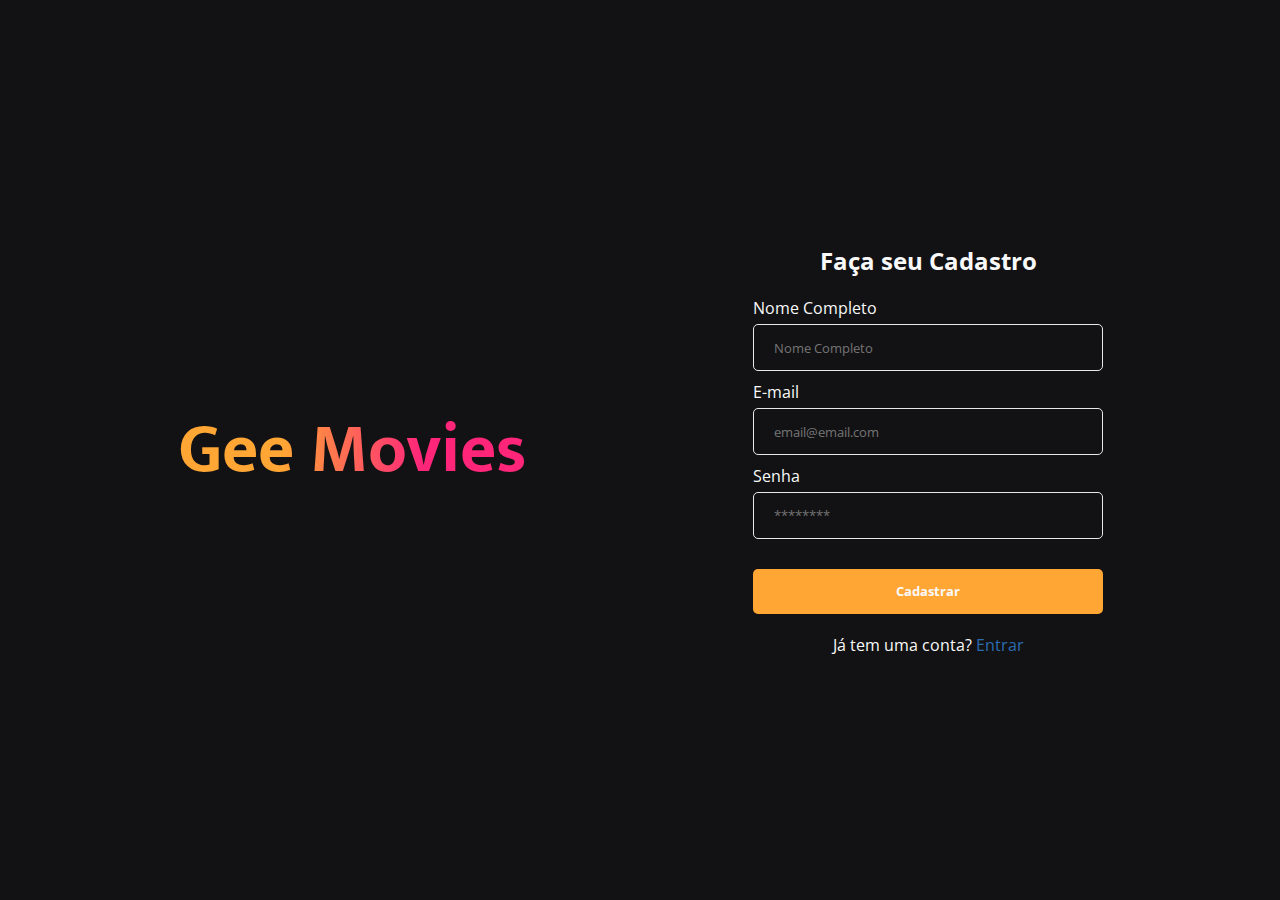
==== cadastro.html @ 5c599780 "Pagina cadastro criada. Links atualizados." ====
<!DOCTYPE html>
<html lang="pt-br">
<head>
    <meta charset="UTF-8">
    <meta http-equiv="X-UA-Compatible" content="IE=edge">
    <meta name="viewport" content="width=device-width, initial-scale=1.0">

    <link rel="preconnect" href="https://fonts.googleapis.com">
    <link rel="preconnect" href="https://fonts.gstatic.com" crossorigin>
    <link href="https://fonts.googleapis.com/css2?family=Mukta:wght@700&family=Open+Sans:wght@300;400;600&display=swap" rel="stylesheet">

    <link rel="stylesheet" href="css/global.css">
    <link rel="stylesheet" href="css/index.css">

    <title>Gee Movies - Cadastro</title>
</head>
<body>
    <main>
        <div class="container">
            <div class="logo">
                <h1 class="main-title">Gee Movies</h1>
            </div>
            <div class="login-form">
                <h2>Faça seu Cadastro</h2>
                <form>
                    <div class="campo-nome">
                        <label for="nome">Nome Completo</label>
                        <input type="text" name="nome" id="nome" placeholder="Nome Completo">
                    </div>
                    <div class="campo-email">
                        <label for="email">E-mail</label>
                        <input type="email" name="email" id="email" placeholder="email@email.com">
                    </div>
                    <div class="campo-senha">
                        <label for="password">Senha</label>
                        <input type="password" name="password" id="password" placeholder="********">
                    </div>

                    <button>Cadastrar</button>
                </form>

                <p>Já tem uma conta? <a href="index.html">Entrar</a></p>
            </div>
        </div>
    </main>
</body>
</html>
---- css/global.css ----
* {
    margin: 0px;
    padding: 0px;
    border: none;

    --background-primary-color: #121214;
    --primary-color-gradient-title: #FF267A;
    --second-color-gradient-title: #FFA634;
    --background-trailer: #121214a1;
    --color-text: #F9F9F9;
    --links-color: #2B6CB0;
    --border-color: #E8E8E8;
    --button-color: #181818;

    font-family: 'Open Sans', sans-serif;

    color: var(--color-text);
}

body {
    background-color: var(--background-primary-color);
}

main, header, footer {
    width: 90%;
    max-width: 1200px;
    margin: auto;
}

.main-title {
    font-family: 'Mukta', sans-serif;
    font-weight: 700;
    background-image: linear-gradient(to right, var(--second-color-gradient-title) 30%, var(--primary-color-gradient-title) 70%);
    -webkit-background-clip: text;
    background-clip: text;
    color: transparent;
}
---- css/index.css ----
main .container{
    height: 100vh;
    display: grid;
    grid-template-columns: 50% 50%;
}

main .container .logo {
    display: flex;
    justify-content: center;
    align-items: center;
}

.main-title {
    font-size: 70px;
}

main .container .login-form {
    display: flex;
    flex-direction: column;
    justify-content: center;
    align-items: center;
}

main .container .login-form form {
    max-width: 350px;
    width: 100%;
    display: flex;
    flex-direction: column;
    gap: 10px;
    
    font-weight: 400;
}

main .container .login-form form .campo-email,
main .container .login-form form .campo-senha,
main .container .login-form form .campo-nome {
    display: flex;
    flex-direction: column;
    gap: 5px;
}

main .container .login-form form .campo-nome {
    margin-top: 20px;
}

main .container .login-form form .campo-email input,
main .container .login-form form .campo-senha input,
main .container .login-form form .campo-nome input {
    height: 2.8rem;

    border: 1px solid var(--border-color);
    border-radius: 5px;

    background-color: transparent;
}

input::placeholder {
    padding-left: 20px;
}

main .container .login-form .secao-lembrar {
    margin: 20px 0;
}

main .container .login-form .secao-lembrar #esqueceu-senha {
    float: right;
}

main .container .login-form button {
    height: 2.8rem;

    font-weight: 700;

    background-color: var(--second-color-gradient-title);
    border: 0;
    border-radius: 5px;

    margin-top: 20px;
    margin-bottom: 20px;
}

main a {
    color: var(--links-color);
    text-decoration: none;
}

main a:hover {
    text-decoration: underline;
}

@media (max-width: 855px) {
    main .container {
        display: flex;
        justify-content: center;
        align-items: center;
    }

    main .container .logo {
        display: none;
    }

    main .container .secao-lembrar {
        font-size: .8rem;
    }
}
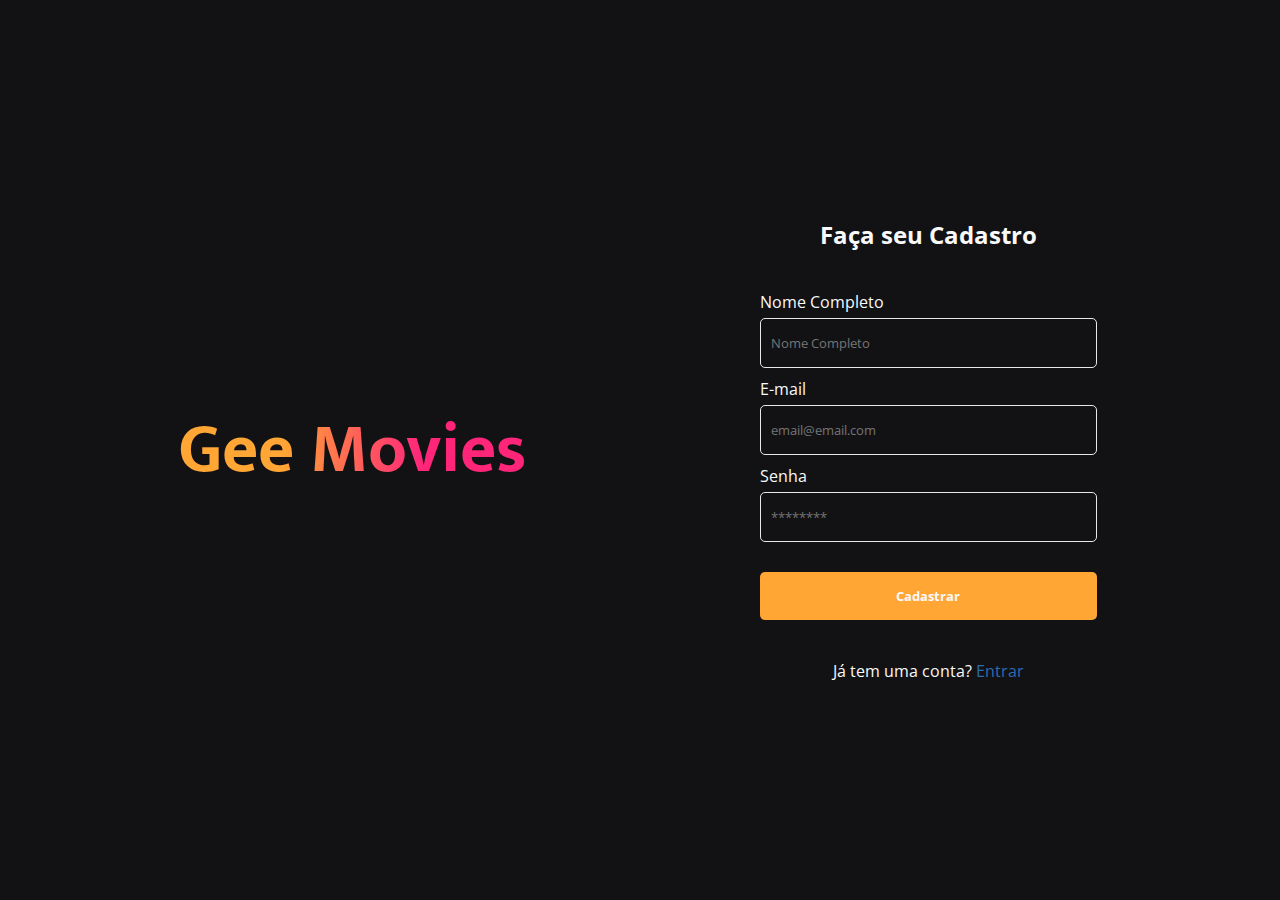
==== commit 2a5ba257: "Ajustes na responsividade da tela de login e cadastro." ====
--- a/cadastro.html
+++ b/cadastro.html
@@ -1,47 +1,53 @@
-<!DOCTYPE html>
-<html lang="pt-br">
-<head>
-    <meta charset="UTF-8">
-    <meta http-equiv="X-UA-Compatible" content="IE=edge">
-    <meta name="viewport" content="width=device-width, initial-scale=1.0">
-
-    <link rel="preconnect" href="https://fonts.googleapis.com">
-    <link rel="preconnect" href="https://fonts.gstatic.com" crossorigin>
-    <link href="https://fonts.googleapis.com/css2?family=Mukta:wght@700&family=Open+Sans:wght@300;400;600&display=swap" rel="stylesheet">
-
-    <link rel="stylesheet" href="css/global.css">
-    <link rel="stylesheet" href="css/index.css">
-
-    <title>Gee Movies - Cadastro</title>
-</head>
-<body>
-    <main>
-        <div class="container">
-            <div class="logo">
-                <h1 class="main-title">Gee Movies</h1>
-            </div>
-            <div class="login-form">
-                <h2>Faça seu Cadastro</h2>
-                <form>
-                    <div class="campo-nome">
-                        <label for="nome">Nome Completo</label>
-                        <input type="text" name="nome" id="nome" placeholder="Nome Completo">
-                    </div>
-                    <div class="campo-email">
-                        <label for="email">E-mail</label>
-                        <input type="email" name="email" id="email" placeholder="email@email.com">
-                    </div>
-                    <div class="campo-senha">
-                        <label for="password">Senha</label>
-                        <input type="password" name="password" id="password" placeholder="********">
-                    </div>
-
-                    <button>Cadastrar</button>
-                </form>
-
-                <p>Já tem uma conta? <a href="index.html">Entrar</a></p>
-            </div>
-        </div>
-    </main>
-</body>
+<!DOCTYPE html>
+<html lang="pt-br">
+<head>
+    <meta charset="UTF-8">
+    <meta http-equiv="X-UA-Compatible" content="IE=edge">
+    <meta name="viewport" content="width=device-width, initial-scale=1.0">
+
+    <link rel="preconnect" href="https://fonts.googleapis.com">
+    <link rel="preconnect" href="https://fonts.gstatic.com" crossorigin>
+    <link href="https://fonts.googleapis.com/css2?family=Mukta:wght@700&family=Open+Sans:wght@300;400;600&display=swap" rel="stylesheet">
+
+    <link rel="stylesheet" href="css/global.css">
+    <link rel="stylesheet" href="css/index.css">
+
+    <title>Gee Movies - Cadastro</title>
+
+    <link
+      rel="shortcut icon"
+      href="images/gee-movies-icon.png"
+      type="image/x-icon"
+    />
+</head>
+<body>
+    <main>
+        <div class="container">
+            <div class="logo">
+                <h1 class="main-title">Gee Movies</h1>
+            </div>
+            <div class="login-form">
+                <h2>Faça seu Cadastro</h2>
+                <form>
+                    <div class="campo-nome">
+                        <label for="nome">Nome Completo</label>
+                        <input type="text" name="nome" id="nome" placeholder="Nome Completo">
+                    </div>
+                    <div class="campo-email">
+                        <label for="email">E-mail</label>
+                        <input type="email" name="email" id="email" placeholder="email@email.com">
+                    </div>
+                    <div class="campo-senha">
+                        <label for="password">Senha</label>
+                        <input type="password" name="password" id="password" placeholder="********">
+                    </div>
+
+                    <button type="submit">Cadastrar</button>
+                </form>
+
+                <p>Já tem uma conta? <a href="index.html">Entrar</a></p>
+            </div>
+        </div>
+    </main>
+</body>
 </html>--- a/css/index.css
+++ b/css/index.css
@@ -1,105 +1,105 @@
-main .container{
-    height: 100vh;
-    display: grid;
-    grid-template-columns: 50% 50%;
-}
-
-main .container .logo {
-    display: flex;
-    justify-content: center;
-    align-items: center;
-}
-
-.main-title {
-    font-size: 70px;
-}
-
-main .container .login-form {
-    display: flex;
-    flex-direction: column;
-    justify-content: center;
-    align-items: center;
-}
-
-main .container .login-form form {
-    max-width: 350px;
-    width: 100%;
-    display: flex;
-    flex-direction: column;
-    gap: 10px;
-    
-    font-weight: 400;
-}
-
-main .container .login-form form .campo-email,
-main .container .login-form form .campo-senha,
-main .container .login-form form .campo-nome {
-    display: flex;
-    flex-direction: column;
-    gap: 5px;
-}
-
-main .container .login-form form .campo-nome {
-    margin-top: 20px;
-}
-
-main .container .login-form form .campo-email input,
-main .container .login-form form .campo-senha input,
-main .container .login-form form .campo-nome input {
-    height: 2.8rem;
-
-    border: 1px solid var(--border-color);
-    border-radius: 5px;
-
-    background-color: transparent;
-}
-
-input::placeholder {
-    padding-left: 20px;
-}
-
-main .container .login-form .secao-lembrar {
-    margin: 20px 0;
-}
-
-main .container .login-form .secao-lembrar #esqueceu-senha {
-    float: right;
-}
-
-main .container .login-form button {
-    height: 2.8rem;
-
-    font-weight: 700;
-
-    background-color: var(--second-color-gradient-title);
-    border: 0;
-    border-radius: 5px;
-
-    margin-top: 20px;
-    margin-bottom: 20px;
-}
-
-main a {
-    color: var(--links-color);
-    text-decoration: none;
-}
-
-main a:hover {
-    text-decoration: underline;
-}
-
-@media (max-width: 855px) {
-    main .container {
-        display: flex;
-        justify-content: center;
-        align-items: center;
-    }
-
-    main .container .logo {
-        display: none;
-    }
-
-    main .container .secao-lembrar {
-        font-size: .8rem;
-    }
+main .container{
+    height: 100vh;
+    display: grid;
+    grid-template-columns: 50% 50%;
+}
+
+main .container .logo {
+    display: flex;
+    justify-content: center;
+    align-items: center;
+}
+
+.main-title {
+    font-size: 70px;
+}
+
+main .container .login-form {
+    display: flex;
+    flex-direction: column;
+    justify-content: center;
+    align-items: center;
+    gap: 20px;
+}
+
+main .container .login-form form {
+    display: flex;
+    flex-direction: column;
+    gap: 10px;
+    
+    font-weight: 400;
+}
+
+main .container .login-form form .campo-email,
+main .container .login-form form .campo-senha,
+main .container .login-form form .campo-nome {
+    display: flex;
+    flex-direction: column;
+    gap: 5px;
+}
+
+main .container .login-form form .campo-nome {
+    margin-top: 20px;
+}
+
+main .container .login-form form .campo-email input,
+main .container .login-form form .campo-senha input,
+main .container .login-form form .campo-nome input {
+    padding: 15px 150px 15px 10px;
+
+    border: 1px solid var(--border-color);
+    border-radius: 5px;
+
+    background-color: transparent;
+}
+
+main .container .login-form .secao-lembrar {
+    margin: 20px 0;
+}
+
+main .container .login-form .secao-lembrar #esqueceu-senha {
+    float: right;
+}
+
+main .container .login-form button {
+    padding: 15px;
+
+    font-weight: 700;
+
+    background-color: var(--second-color-gradient-title);
+    border: none;
+    border-radius: 5px;
+    
+    margin: 20px 0px;
+}
+
+main a {
+    color: var(--links-color);
+    text-decoration: none;
+}
+
+main a:hover {
+    text-decoration: underline;
+}
+
+@media (max-width: 855px) {
+    main .container {
+        display: flex;
+        justify-content: center;
+        align-items: center;
+    }
+
+    main .container .logo {
+        display: none;
+    }
+
+    main .container .secao-lembrar {
+        font-size: .8rem;
+    }
+
+    main .container .login-form form .campo-email input,
+    main .container .login-form form .campo-senha input,
+    main .container .login-form form .campo-nome input {
+        padding: 15px 100px 15px 10px;
+    }
 }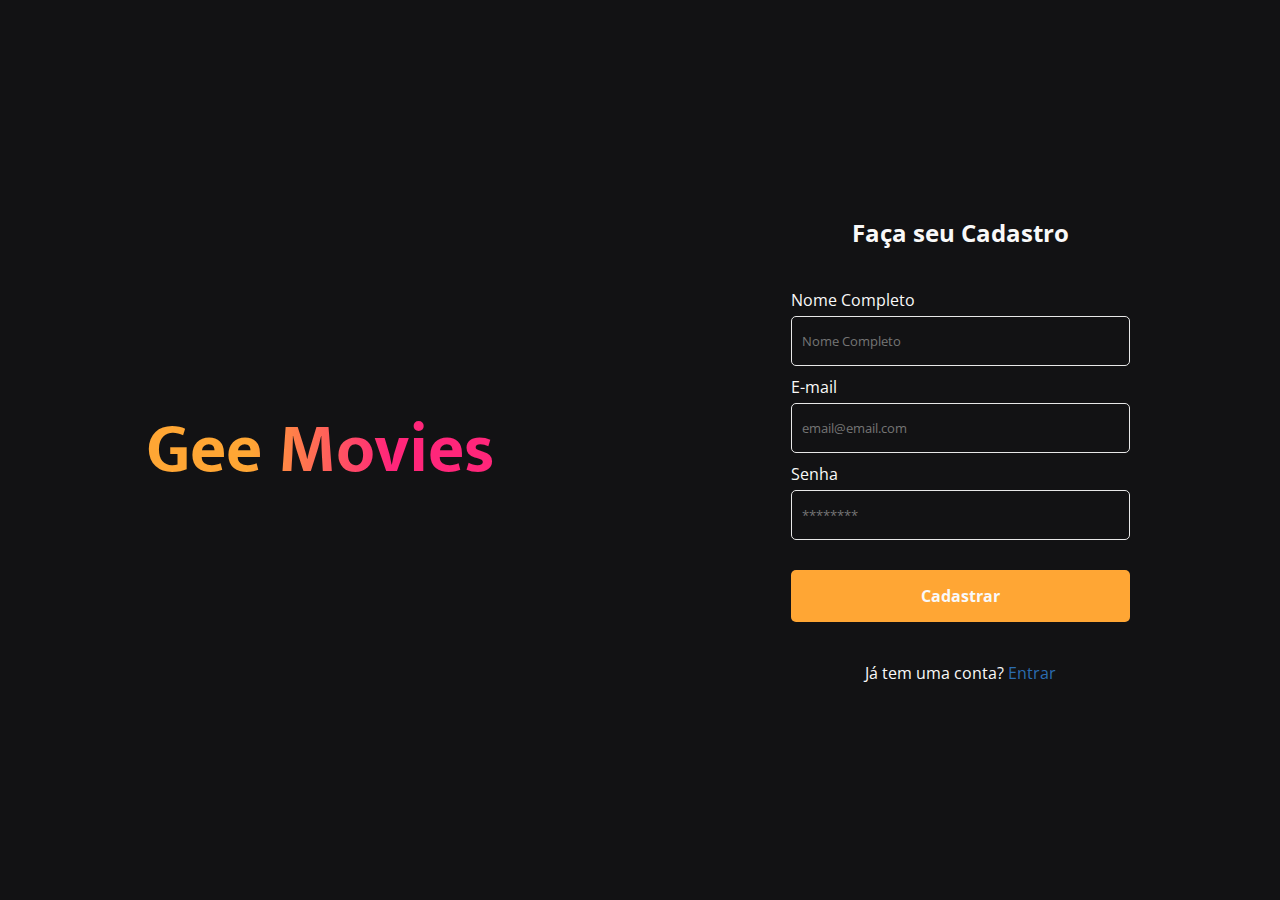
==== commit f7f92062: "Responsividade adicionada para outros dispositivos, mobiles. Font size alterado de px para rem." ====
--- a/cadastro.html
+++ b/cadastro.html
@@ -42,7 +42,7 @@
                         <input type="password" name="password" id="password" placeholder="********">
                     </div>
 
-                    <button type="submit">Cadastrar</button>
+                    <button type="submit" class="btn">Cadastrar</button>
                 </form>
 
                 <p>Já tem uma conta? <a href="index.html">Entrar</a></p>
--- a/css/global.css
+++ b/css/global.css
@@ -1,37 +1,45 @@
-* {
-    margin: 0px;
-    padding: 0px;
-    border: none;
-
-    --background-primary-color: #121214;
-    --primary-color-gradient-title: #FF267A;
-    --second-color-gradient-title: #FFA634;
-    --background-trailer: #121214a1;
-    --color-text: #F9F9F9;
-    --links-color: #2B6CB0;
-    --border-color: #E8E8E8;
-    --button-color: #181818;
-
-    font-family: 'Open Sans', sans-serif;
-
-    color: var(--color-text);
-}
-
-body {
-    background-color: var(--background-primary-color);
-}
-
-main, header, footer {
-    width: 90%;
-    max-width: 1200px;
-    margin: auto;
-}
-
-.main-title {
-    font-family: 'Mukta', sans-serif;
-    font-weight: 700;
-    background-image: linear-gradient(to right, var(--second-color-gradient-title) 30%, var(--primary-color-gradient-title) 70%);
-    -webkit-background-clip: text;
-    background-clip: text;
-    color: transparent;
+* {
+    margin: 0px;
+    padding: 0px;
+    border: none;
+
+    --background-primary-color: #121214;
+    --primary-color-gradient-title: #FF267A;
+    --second-color-gradient-title: #FFA634;
+    --button-hover: #fc9714;
+    --background-trailer: #121214a1;
+    --color-text: #F9F9F9;
+    --links-color: #2B6CB0;
+    --border-color: #E8E8E8;
+    --box-color: #181818;
+
+    font-family: 'Open Sans', sans-serif;
+
+    color: var(--color-text);
+}
+
+body {
+    background-color: var(--background-primary-color);
+}
+
+.main-title {
+    font-family: 'Mukta', sans-serif;
+    font-weight: 700;
+    background-image: linear-gradient(to right, var(--second-color-gradient-title) 30%, var(--primary-color-gradient-title) 70%);
+    -webkit-background-clip: text;
+    background-clip: text;
+    color: transparent;
+}
+
+.btn {
+    background: var(--second-color-gradient-title);
+    border: none;
+    border-radius: 5px;
+    font-size: 1rem;
+    cursor: pointer;
+    transition: background .5s ease-in-out;
+}
+
+.btn:hover {
+    background: var(--button-hover);
 }--- a/css/index.css
+++ b/css/index.css
@@ -61,15 +61,11 @@
     float: right;
 }
 
-main .container .login-form button {
-    padding: 15px;
+.btn {
+    padding: 15px 130px;
 
     font-weight: 700;
 
-    background-color: var(--second-color-gradient-title);
-    border: none;
-    border-radius: 5px;
-    
     margin: 20px 0px;
 }
 
@@ -102,4 +98,8 @@
     main .container .login-form form .campo-nome input {
         padding: 15px 100px 15px 10px;
     }
+
+    .btn {
+        padding: 15px 110px;
+    }
 }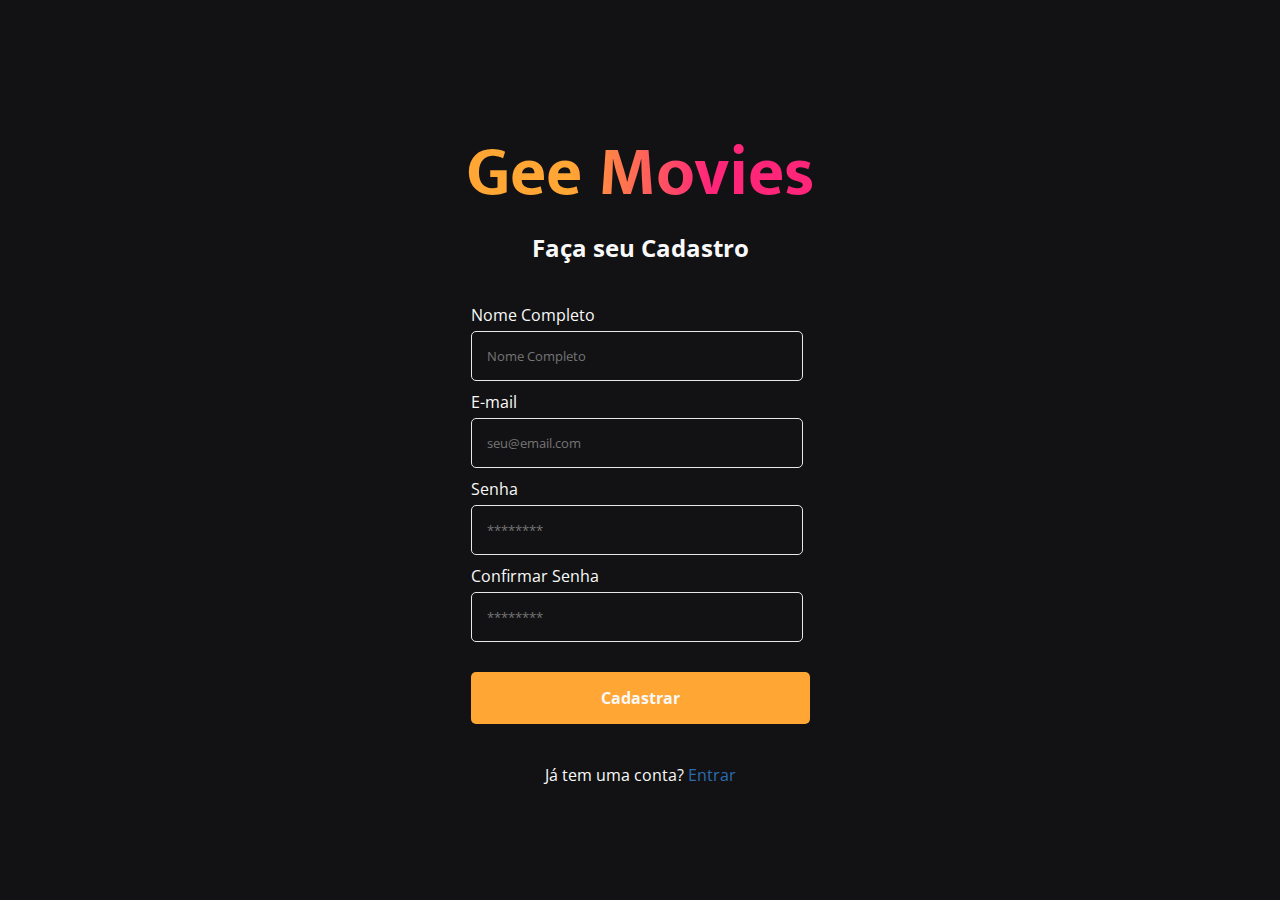
==== commit f720f772: "Errors e validações dos campos de registro implementados." ====
--- a/cadastro.html
+++ b/cadastro.html
@@ -9,45 +9,54 @@
     <link rel="preconnect" href="https://fonts.gstatic.com" crossorigin>
     <link href="https://fonts.googleapis.com/css2?family=Mukta:wght@700&family=Open+Sans:wght@300;400;600&display=swap" rel="stylesheet">
 
-    <link rel="stylesheet" href="css/global.css">
-    <link rel="stylesheet" href="css/index.css">
+    <link rel="stylesheet" href="./css/global.css">
+    <link rel="stylesheet" href="./css/index.css">
 
     <title>Gee Movies - Cadastro</title>
 
     <link
       rel="shortcut icon"
-      href="images/gee-movies-icon.png"
+      href="./assets/images/gee-movies-icon.png"
       type="image/x-icon"
     />
 </head>
-<body>
+<body class="centralizar">
     <main>
-        <div class="container">
-            <div class="logo">
-                <h1 class="main-title">Gee Movies</h1>
-            </div>
-            <div class="login-form">
-                <h2>Faça seu Cadastro</h2>
-                <form>
-                    <div class="campo-nome">
-                        <label for="nome">Nome Completo</label>
-                        <input type="text" name="nome" id="nome" placeholder="Nome Completo">
-                    </div>
-                    <div class="campo-email">
-                        <label for="email">E-mail</label>
-                        <input type="email" name="email" id="email" placeholder="email@email.com">
-                    </div>
-                    <div class="campo-senha">
-                        <label for="password">Senha</label>
-                        <input type="password" name="password" id="password" placeholder="********">
-                    </div>
+        <div class="logo centralizar">
+            <h1 class="main-title">Gee Movies</h1>
+        </div>
+        <div class="login-form centralizar">
+            <h2>Faça seu Cadastro</h2>
+            <form>
+                <div class="campo-nome">
+                    <label for="nome">Nome Completo</label>
+                    <input type="text" name="nome" id="nome" placeholder="Nome Completo">
+                </div>
+                <div class="campo-email">
+                    <label for="email">E-mail</label>
+                    <input type="email" name="email" id="email" placeholder="seu@email.com" onchange="onChangeEmail()">
+                    <div class="error" id="email-required-error">Email é obrigatório</div>
+                    <div class="error" id="email-invalid-error">Email inválido</div>
+                </div>
+                <div class="campo-senha">
+                    <label for="password">Senha</label>
+                    <input type="password" name="password" id="password" placeholder="********" onchange="onChangePassword()">
+                    <div class="error" id="password-required-error">Senha é obrigatório</div>
+                    <div class="error" id="password-min-length-error">Senha deve conter no minimo 6 caracteres</div>
+                </div>
+                <div class="campo-senha">
+                    <label for="password">Confirmar Senha</label>
+                    <input type="password" name="checkPassword" id="checkPassword" placeholder="********" onchange="onChangeConfirmedPassword()">
+                    <div class="error" id="password-doesnt-match-error">Senha e Confirmar senha devem ser iguais.</div>
+                </div>
 
-                    <button type="submit" class="btn">Cadastrar</button>
-                </form>
+                <button type="button" disabled="true" class="btn btn-register" id="register-button">Cadastrar</button>
+            </form>
 
-                <p>Já tem uma conta? <a href="index.html">Entrar</a></p>
-            </div>
+            <p>Já tem uma conta? <a href="./index.html" class="btn-link">Entrar</a></p>
         </div>
     </main>
+    <script src="./js/register.js"></script>
+    <script src="./js/index.js"></script>
 </body>
 </html>--- a/css/global.css
+++ b/css/global.css
@@ -19,7 +19,14 @@
 }
 
 body {
+    height: 100vh;
     background-color: var(--background-primary-color);
+}
+
+.centralizar {
+    display: flex;
+    align-items: center;
+    justify-content: center;
 }
 
 .main-title {
@@ -42,4 +49,42 @@
 
 .btn:hover {
     background: var(--button-hover);
+}
+
+.btn-link {
+    color: var(--links-color);
+    background: none;
+    cursor: pointer;
+    font-size: 1rem;
+
+    text-decoration: none;
+
+    color: var(--links-color);
+    cursor: pointer;
+}
+
+.btn-link:hover {
+    text-decoration: underline;
+}
+
+.loading {
+    background: rgba(0, 0, 0, .5);
+    position: fixed;
+
+    width: 100%;
+    height: 100%;
+}
+
+.loading label {
+    font-size: 24px;
+}
+
+.error {
+    background: #cf0000;
+    padding-left: 2px;
+
+    font-size: 12px;
+    font-weight: 600;
+
+    display: none;
 }--- a/css/index.css
+++ b/css/index.css
@@ -1,28 +1,21 @@
-main .container{
-    height: 100vh;
-    display: grid;
-    grid-template-columns: 50% 50%;
-}
-
-main .container .logo {
-    display: flex;
-    justify-content: center;
-    align-items: center;
-}
-
 .main-title {
     font-size: 70px;
 }
 
-main .container .login-form {
-    display: flex;
+.btn-login, .btn-register {
+    padding: 15px 130px;
+
+    font-weight: 700;
+
+    margin: 20px 0px;
+}
+
+main .login-form {
     flex-direction: column;
-    justify-content: center;
-    align-items: center;
     gap: 20px;
 }
 
-main .container .login-form form {
+main .login-form form {
     display: flex;
     flex-direction: column;
     gap: 10px;
@@ -30,22 +23,23 @@
     font-weight: 400;
 }
 
-main .container .login-form form .campo-email,
-main .container .login-form form .campo-senha,
-main .container .login-form form .campo-nome {
+main .login-form form .campo-email,
+main .login-form form .campo-senha,
+main .login-form form .campo-nome {
     display: flex;
     flex-direction: column;
     gap: 5px;
 }
 
-main .container .login-form form .campo-nome {
+main .login-form form .campo-nome {
     margin-top: 20px;
 }
 
-main .container .login-form form .campo-email input,
-main .container .login-form form .campo-senha input,
-main .container .login-form form .campo-nome input {
-    padding: 15px 150px 15px 10px;
+main .login-form form .campo-email input,
+main .login-form form .campo-senha input,
+main .login-form form .campo-nome input {
+    width: 300px;
+    padding: 15px;
 
     border: 1px solid var(--border-color);
     border-radius: 5px;
@@ -53,53 +47,60 @@
     background-color: transparent;
 }
 
-main .container .login-form .secao-lembrar {
+main .login-form .secao-lembrar {
+    display: flex;
+    justify-content: space-between;
     margin: 20px 0;
 }
 
-main .container .login-form .secao-lembrar #esqueceu-senha {
-    float: right;
-}
-
-.btn {
-    padding: 15px 130px;
-
-    font-weight: 700;
-
-    margin: 20px 0px;
-}
-
-main a {
-    color: var(--links-color);
-    text-decoration: none;
-}
-
-main a:hover {
-    text-decoration: underline;
-}
-
 @media (max-width: 855px) {
-    main .container {
-        display: flex;
-        justify-content: center;
-        align-items: center;
+    main .login-form {
+        gap: 5px;
     }
 
-    main .container .logo {
-        display: none;
-    }
-
-    main .container .secao-lembrar {
+    main .secao-lembrar {
         font-size: .8rem;
     }
 
-    main .container .login-form form .campo-email input,
-    main .container .login-form form .campo-senha input,
-    main .container .login-form form .campo-nome input {
-        padding: 15px 100px 15px 10px;
+    .btn-login, .btn-register {
+        padding: 15px 110px;
+    }
+}
+
+@media (max-width: 375px) {
+    .main-title {
+        font-size: 3.5rem;
     }
 
-    .btn {
-        padding: 15px 110px;
+    main .login-form form .campo-email input,
+    main .login-form form .campo-senha input,
+    main .login-form form .campo-nome input {
+        width: 200px;
+        padding: 10px;
+    }
+
+    main .login-form .secao-lembrar {
+        display: flex;
+        flex-direction: column;
+        align-items: center;
+        gap: 10px;
+
+        margin: 10px 0px;
+    }
+
+    .login-form h2 {
+        font-size: 1rem;
+        margin-bottom: 10px;
+    }
+
+    .secao-lembrar label {
+        display: flex;
+        align-items: center;
+        gap: 4px;
+    }
+
+    .btn-login, .btn-register {
+        margin: 10px 0px;
+        padding: 15px 90px;
     }
 }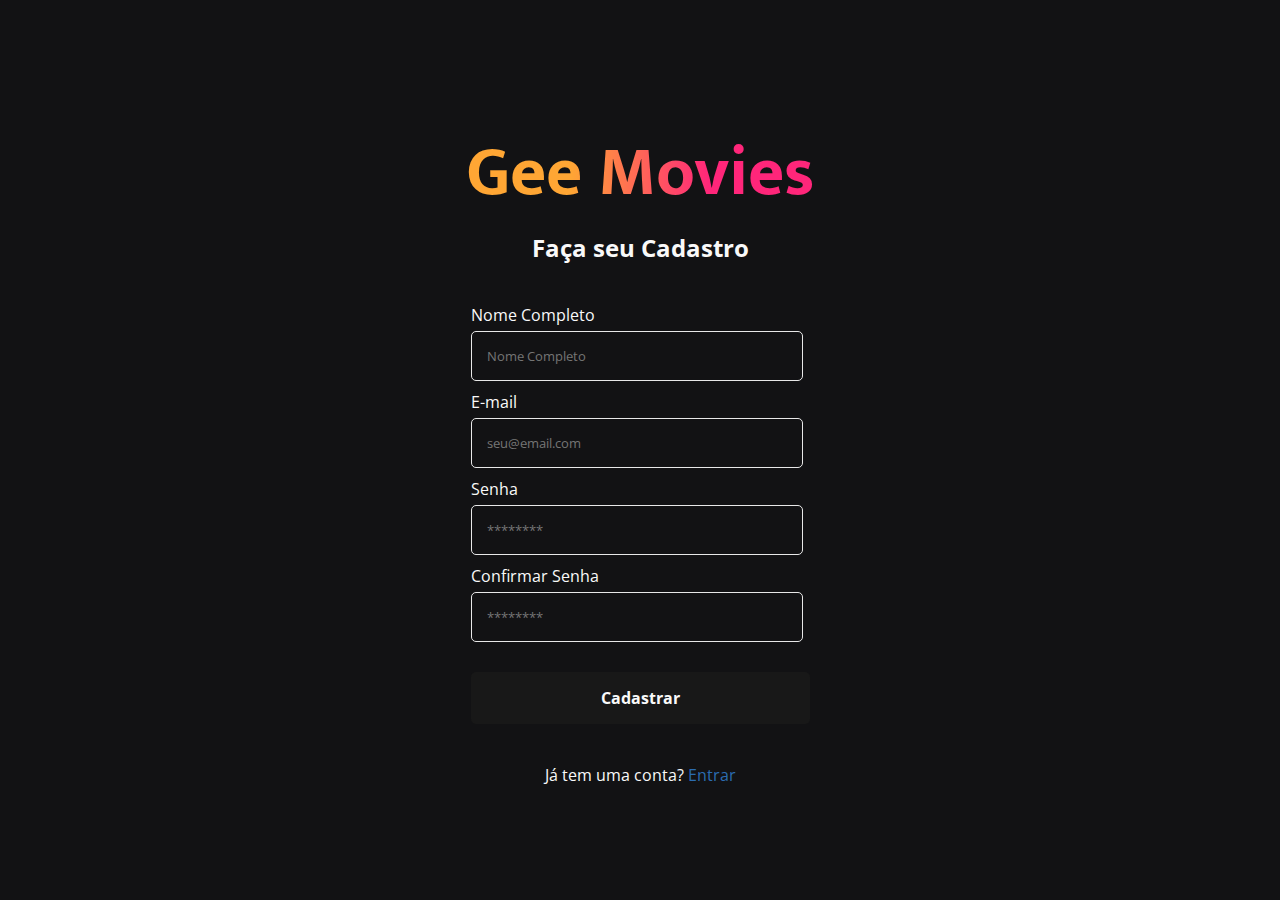
==== commit 56e441c9: "Organização de arquivos css, ajustes na estilização do botão desabilitado" ====
--- a/cadastro.html
+++ b/cadastro.html
@@ -10,7 +10,7 @@
     <link href="https://fonts.googleapis.com/css2?family=Mukta:wght@700&family=Open+Sans:wght@300;400;600&display=swap" rel="stylesheet">
 
     <link rel="stylesheet" href="./css/global.css">
-    <link rel="stylesheet" href="./css/index.css">
+    <link rel="stylesheet" href="./css/register.css">
 
     <title>Gee Movies - Cadastro</title>
 
@@ -57,6 +57,6 @@
         </div>
     </main>
     <script src="./js/register.js"></script>
-    <script src="./js/index.js"></script>
+    <script src="./js/global.js"></script>
 </body>
 </html>--- a/css/global.css
+++ b/css/global.css
@@ -51,6 +51,10 @@
     background: var(--button-hover);
 }
 
+.btn:disabled {
+    background: var(--box-color);
+}
+
 .btn-link {
     color: var(--links-color);
     background: none;
--- a/css/register.css
+++ b/css/register.css
@@ -0,0 +1,75 @@
+.main-title {
+    font-size: 70px;
+}
+
+.btn-register {
+    padding: 15px 130px;
+
+    font-weight: 700;
+
+    margin: 20px 0px;
+}
+
+main .login-form {
+    flex-direction: column;
+    gap: 20px;
+}
+
+main .login-form form {
+    display: flex;
+    flex-direction: column;
+    gap: 10px;
+    
+    font-weight: 400;
+}
+
+.campo-email, .campo-senha, .campo-nome {
+    display: flex;
+    flex-direction: column;
+    gap: 5px;
+}
+
+.campo-nome {
+    margin-top: 20px;
+}
+
+.campo-email input, .campo-senha input, .campo-nome input {
+    width: 300px;
+    padding: 15px;
+
+    border: 1px solid var(--border-color);
+    border-radius: 5px;
+
+    background-color: transparent;
+}
+
+@media (max-width: 855px) {
+    main .login-form {
+        gap: 5px;
+    }
+
+    .btn-register {
+        padding: 15px 110px;
+    }
+}
+
+@media (max-width: 375px) {
+    .main-title {
+        font-size: 3.5rem;
+    }
+
+    .campo-email input, .campo-senha input, .campo-nome input {
+        width: 200px;
+        padding: 10px;
+    }
+
+    .login-form h2 {
+        font-size: 1rem;
+        margin-bottom: 10px;
+    }
+
+    .btn-register {
+        margin: 10px 0px;
+        padding: 15px 90px;
+    }
+}